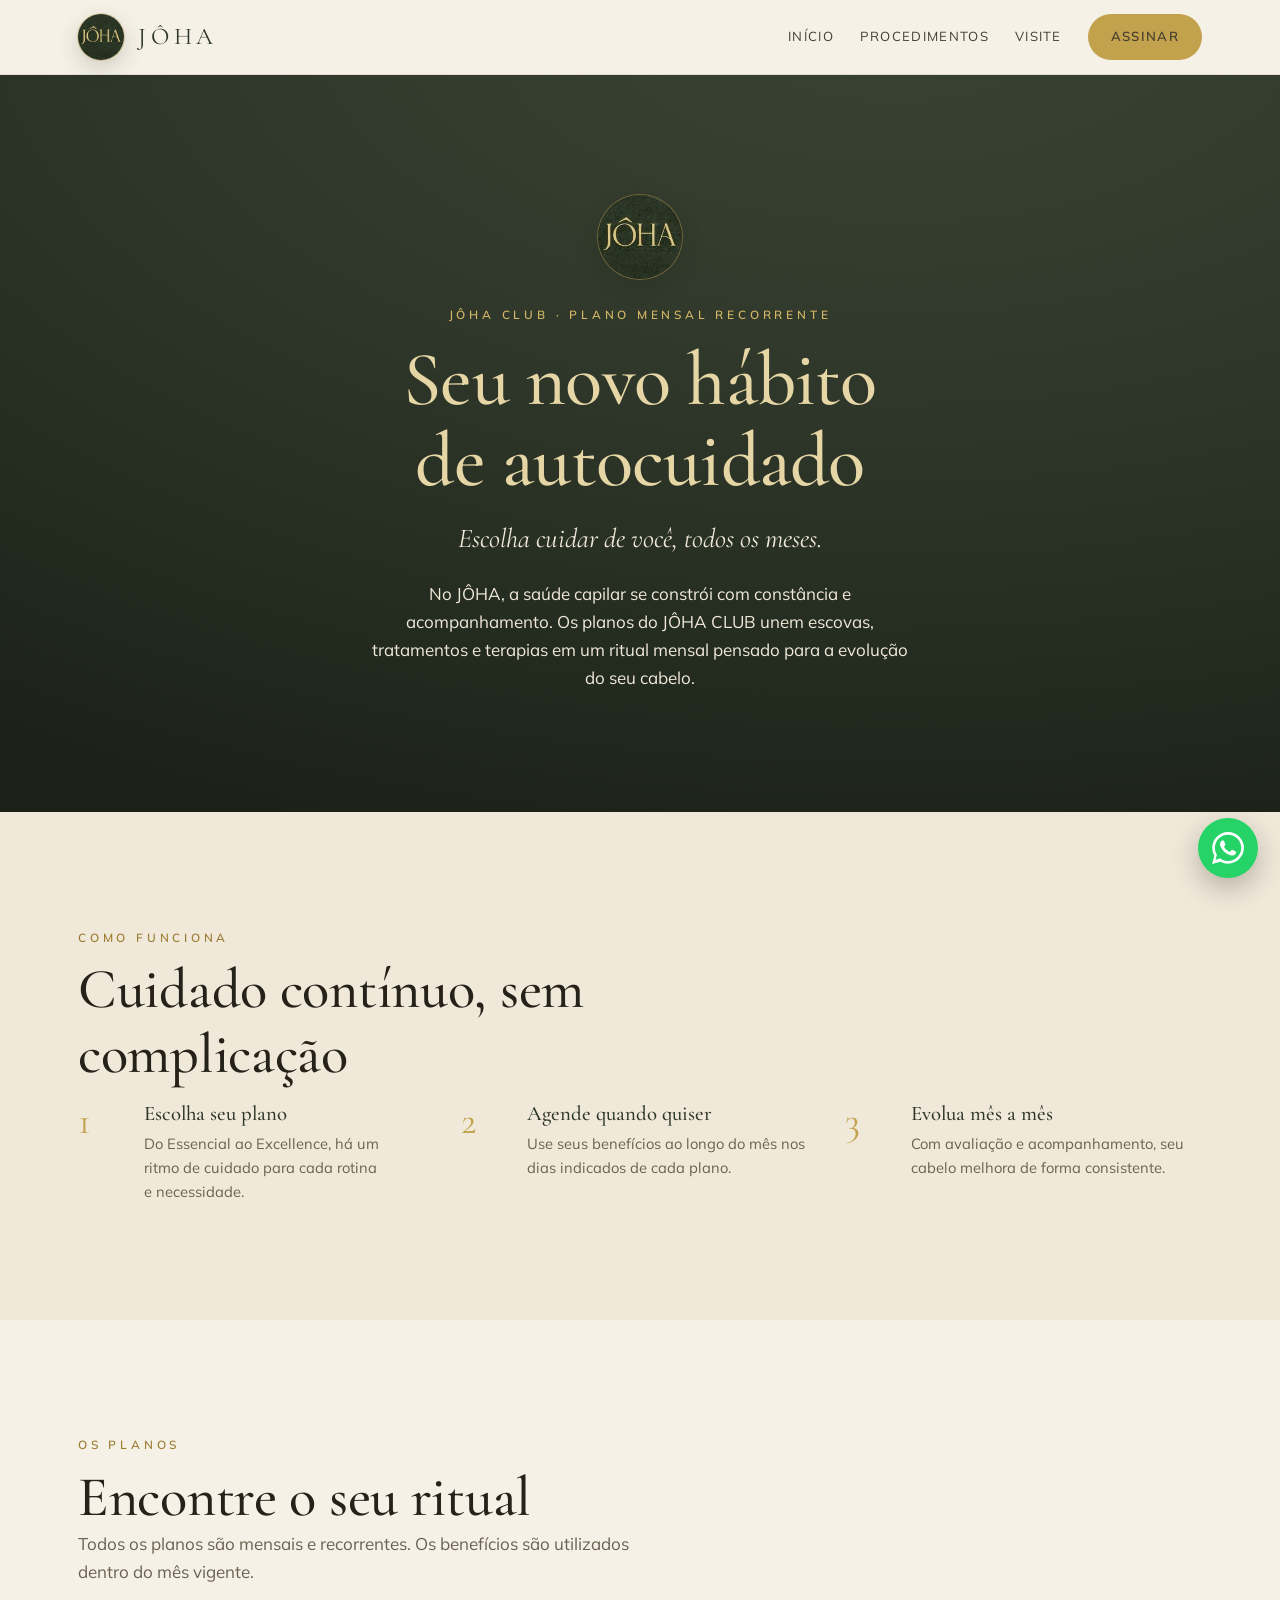
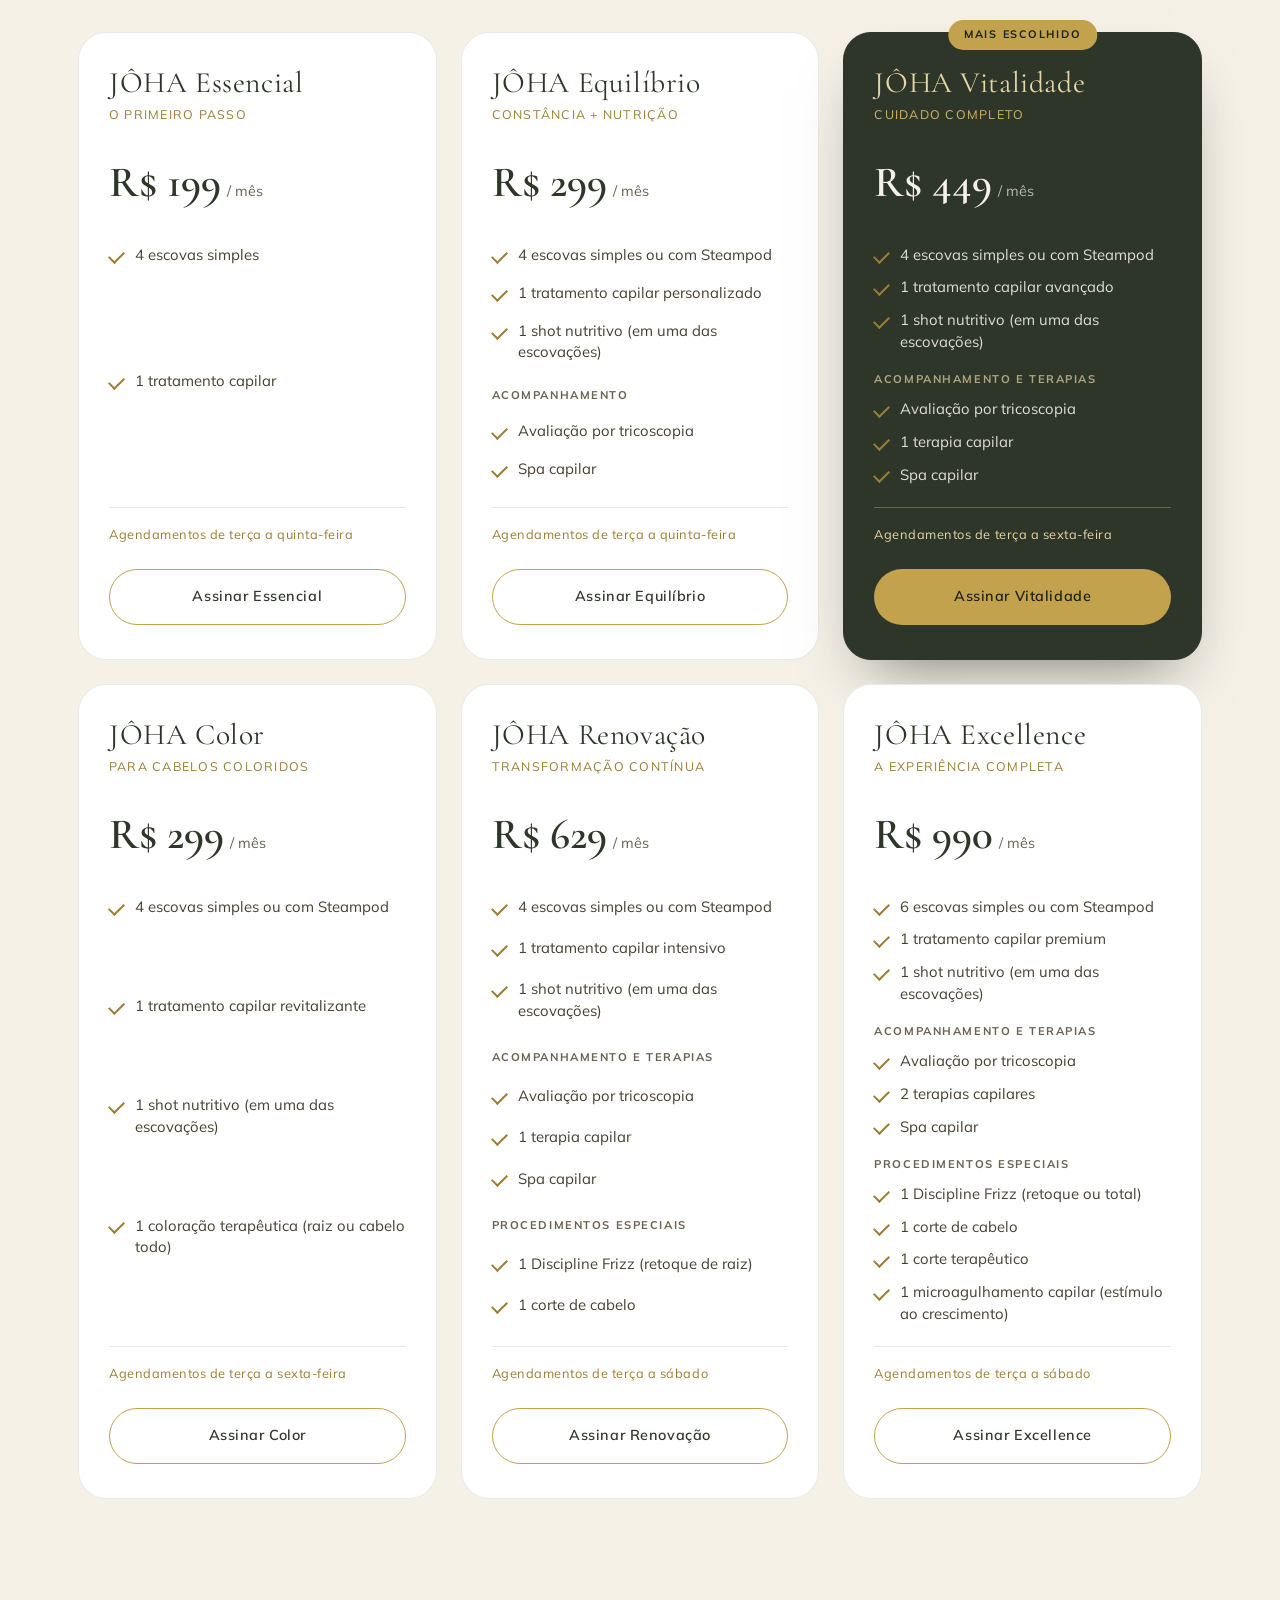
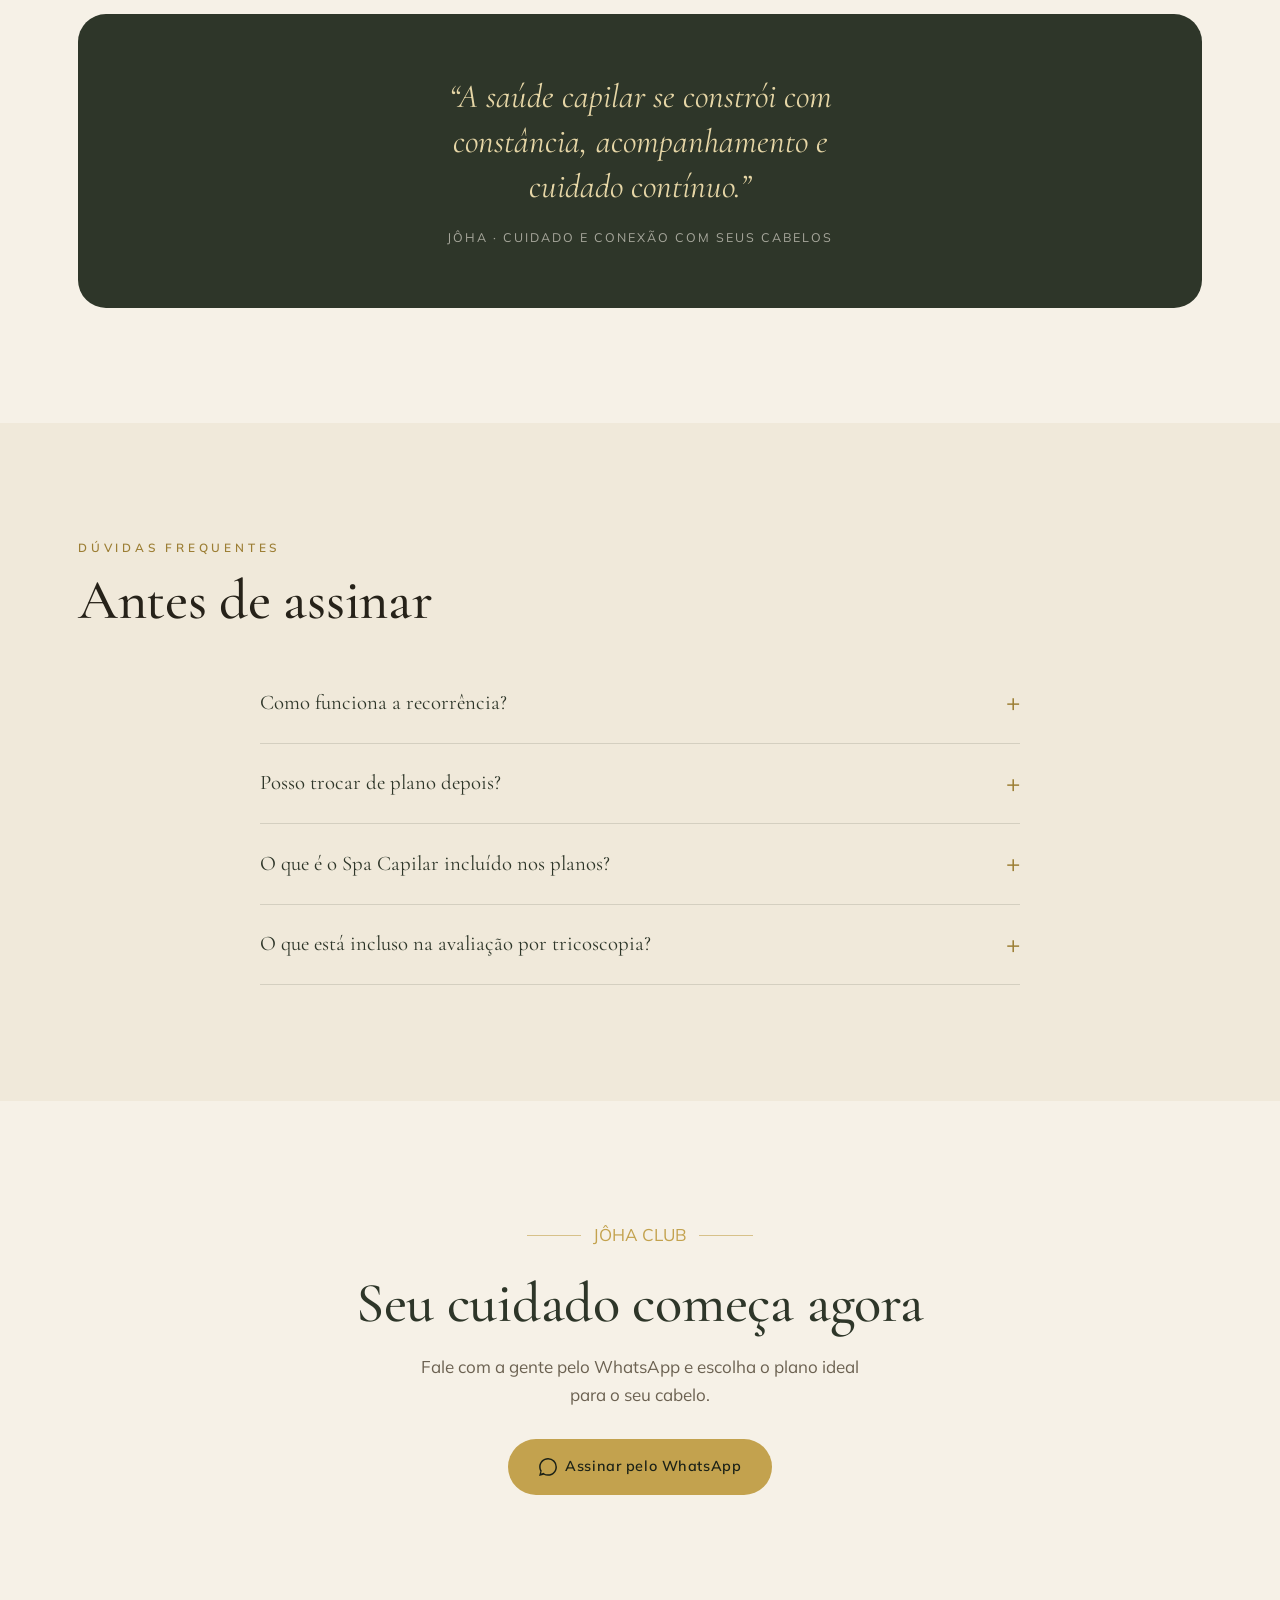
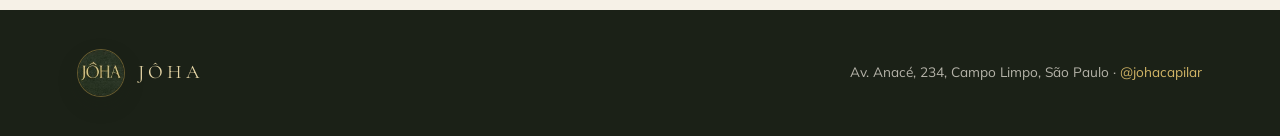
==== assinaturas.html @ dacdf17f "V2" ====
<!DOCTYPE html>
<html lang="pt-BR">
<head>
<meta charset="UTF-8">
<meta name="viewport" content="width=device-width, initial-scale=1.0">

<!-- ====== SEO ====== -->
<!-- Troque https://www.johacapilar.com.br pelo domínio real quando publicar -->
<title>JÔHA CLUB · Assinaturas de Cuidado Capilar | JÔHA São Paulo</title>
<meta name="description" content="JÔHA CLUB: planos mensais recorrentes de cuidado capilar em São Paulo. Escovas, tratamentos, terapias e spa capilar com acompanhamento contínuo. Do Essencial ao Excellence.">
<meta name="keywords" content="assinatura salão, plano capilar mensal, JÔHA Club, clube de assinatura cabelo, escova mensal, tratamento capilar recorrente, São Paulo">
<meta name="author" content="JÔHA">
<meta name="robots" content="index, follow, max-image-preview:large">
<meta name="theme-color" content="#2e3629">
<link rel="canonical" href="https://www.johacapilar.com.br/assinaturas.html">
<link rel="icon" type="image/jpeg" href="assets/joha-logo.jpg">
<link rel="apple-touch-icon" href="assets/joha-logo.jpg">

<meta property="og:type" content="website">
<meta property="og:site_name" content="JÔHA">
<meta property="og:locale" content="pt_BR">
<meta property="og:title" content="JÔHA CLUB · Assinaturas de Cuidado Capilar">
<meta property="og:description" content="Seu novo hábito de autocuidado começa aqui. Planos mensais recorrentes com escovas, tratamentos, terapias e spa capilar.">
<meta property="og:url" content="https://www.johacapilar.com.br/assinaturas.html">
<meta property="og:image" content="https://www.johacapilar.com.br/assets/joha-logo.jpg">
<meta name="twitter:card" content="summary_large_image">
<meta name="twitter:title" content="JÔHA CLUB · Assinaturas de Cuidado Capilar">
<meta name="twitter:description" content="Planos mensais de cuidado capilar com acompanhamento contínuo.">
<meta name="twitter:image" content="https://www.johacapilar.com.br/assets/joha-logo.jpg">

<link rel="preconnect" href="https://fonts.googleapis.com">
<link rel="preconnect" href="https://fonts.gstatic.com" crossorigin>
<link rel="stylesheet" href="https://fonts.googleapis.com/css2?family=Cormorant+Garamond:ital,wght@0,400;0,500;0,600;1,400;1,500&family=Mulish:wght@300;400;500;600;700&display=swap">
<link rel="stylesheet" href="brand.css">
<style>
  section[id]{scroll-margin-top:84px;}
  .nav{position:sticky;top:0;z-index:40;background:rgba(246,241,231,.9);backdrop-filter:blur(12px);border-bottom:1px solid rgba(46,54,41,.1);}
  .nav-inner{display:flex;align-items:center;justify-content:space-between;padding:14px 28px;max-width:var(--maxw);margin:0 auto;}
  .brand-lock{display:flex;align-items:center;gap:14px;}
  .brand-lock .seal{width:46px;height:46px;}
  .brand-lock .nm{font-family:var(--serif);font-size:1.5rem;letter-spacing:.2em;color:var(--forest-700);}
  .nav-links{display:flex;align-items:center;gap:26px;}
  .nav-links a{font-size:.82rem;letter-spacing:.1em;text-transform:uppercase;color:var(--ink-700);transition:color .2s;}
  .nav-links a:hover{color:var(--gold-700);}
  @media(max-width:680px){.nav-links a:not(.nav-cta){display:none;}}

  .page-hero{position:relative;overflow:hidden;background:radial-gradient(130% 120% at 70% -10%, var(--forest-600) 0%, var(--forest-700) 48%, var(--pine-900) 100%);color:var(--sand-50);text-align:center;padding:clamp(70px,10vw,120px) 28px;}
  .page-hero .seal{width:84px;height:84px;margin:0 auto 26px;}
  .page-hero h1{color:var(--gold-200);font-size:clamp(2.8rem,6vw,4.8rem);line-height:1.06;}
  .page-hero .tagline{font-family:var(--serif);font-style:italic;font-size:clamp(1.2rem,2.4vw,1.7rem);color:var(--sand-100);margin-top:16px;}
  .page-hero p.sub{color:var(--sand-100);max-width:54ch;margin:18px auto 0;opacity:.9;}
  .page-hero .seal,.page-hero h1,.page-hero .tagline,.page-hero p.sub{opacity:0;transform:translateY(20px);animation:joha-rise .9s cubic-bezier(.22,.61,.36,1) forwards;}
  .page-hero h1{animation-delay:.1s;} .page-hero .tagline{animation-delay:.22s;} .page-hero p.sub{animation-delay:.34s;}
  @keyframes joha-rise{to{opacity:1;transform:none;}}

  /* como funciona */
  .how{background:var(--sand-100);}
  .how-grid{display:grid;grid-template-columns:repeat(3,1fr);gap:26px;margin-top:14px;}
  @media(max-width:780px){.how-grid{grid-template-columns:1fr;max-width:440px;margin-inline:auto;}}
  .how-step{display:flex;gap:18px;align-items:flex-start;}
  .how-step .n{font-family:var(--serif);font-size:2.4rem;color:var(--gold-500);line-height:1;flex:none;width:48px;}
  .how-step h3{font-size:1.3rem;color:var(--forest-700);margin-bottom:6px;}
  .how-step p{font-size:.92rem;color:var(--muted);}

  /* planos */
  .plans{display:grid;grid-template-columns:repeat(3,1fr);gap:24px;}
  @media(max-width:980px){.plans{grid-template-columns:1fr 1fr;}}
  @media(max-width:640px){.plans{grid-template-columns:1fr;}}
  .plan{position:relative;display:flex;flex-direction:column;background:#fff;border:1px solid rgba(46,54,41,.1);border-radius:var(--r-lg);padding:34px 30px;transition:transform .3s ease, box-shadow .3s ease;}
  .plan:hover{transform:translateY(-6px);box-shadow:0 26px 54px -26px rgba(27,33,23,.4);}
  .plan.feat{background:var(--forest-700);border-color:var(--forest-700);color:var(--sand-100);box-shadow:0 30px 60px -28px rgba(27,33,23,.6);}
  .plan.feat .pname{color:var(--gold-200);}
  .plan.feat .feat-list li{color:rgba(246,241,231,.9);}
  .plan.feat .feat-list li::before{color:var(--gold-400);}
  .plan.feat .price .v{color:var(--sand-50);}
  .plan.feat .price .per{color:rgba(246,241,231,.7);}
  .plan.feat .days{color:var(--gold-200);border-color:rgba(230,214,166,.3);}
  .plan-flag{position:absolute;top:-13px;left:50%;transform:translateX(-50%);background:var(--gold-500);color:var(--pine-900);font-size:.68rem;font-weight:700;letter-spacing:.16em;text-transform:uppercase;padding:6px 16px;border-radius:999px;white-space:nowrap;}
  .pname{font-family:var(--serif);font-size:1.85rem;color:var(--forest-700);letter-spacing:.02em;line-height:1.05;}
  .ptag{font-size:.78rem;letter-spacing:.1em;text-transform:uppercase;color:var(--gold-700);margin-top:6px;min-height:1.1em;}
  .plan.feat .ptag{color:var(--gold-300,#d2b566);}
  .price{display:flex;align-items:baseline;gap:6px;margin:22px 0 4px;}
  .price .v{font-family:var(--serif);font-size:2.7rem;color:var(--forest-700);font-weight:600;}
  .price .per{font-size:.9rem;color:var(--muted);}
  .feat-list{list-style:none;padding:0;margin:22px 0 0;display:grid;gap:11px;flex:1;}
  .feat-list li{position:relative;padding-left:26px;font-size:.93rem;line-height:1.45;color:var(--ink-700);}
  .feat-list li::before{content:"";position:absolute;left:0;top:.45em;width:13px;height:7px;border-left:2px solid var(--gold-600,var(--gold-700));border-bottom:2px solid var(--gold-600,var(--gold-700));transform:rotate(-45deg);}
  .feat-list li.group{padding-left:0;margin-top:8px;font-size:.7rem;font-weight:700;letter-spacing:.14em;text-transform:uppercase;color:var(--muted);}
  .feat-list li.group::before{display:none;}
  .plan.feat .feat-list li.group{color:rgba(230,214,166,.7);}
  .days{margin-top:22px;padding-top:16px;border-top:1px solid rgba(46,54,41,.12);font-size:.8rem;letter-spacing:.04em;color:var(--gold-700);}
  .plan .btn{margin-top:24px;justify-content:center;}

  .editorial{background:var(--forest-700);color:var(--sand-100);border-radius:var(--r-lg);padding:clamp(34px,5vw,60px);text-align:center;}
  .editorial p{font-family:var(--serif);font-style:italic;font-size:clamp(1.4rem,2.8vw,2.1rem);color:var(--gold-200);line-height:1.34;max-width:30ch;margin:0 auto;}
  .editorial .sig{display:block;margin-top:18px;font-family:var(--sans);font-style:normal;font-size:.78rem;letter-spacing:.16em;text-transform:uppercase;color:rgba(246,241,231,.6);}

  .faq{max-width:760px;margin:0 auto;}
  .faq details{border-bottom:1px solid rgba(46,54,41,.14);padding:20px 0;}
  .faq summary{cursor:pointer;font-family:var(--serif);font-size:1.3rem;color:var(--forest-700);list-style:none;display:flex;justify-content:space-between;align-items:center;gap:16px;}
  .faq summary::-webkit-details-marker{display:none;}
  .faq summary::after{content:"+";font-family:var(--sans);font-size:1.5rem;color:var(--gold-700);transition:transform .25s;}
  .faq details[open] summary::after{transform:rotate(45deg);}
  .faq p{color:var(--muted);font-size:.95rem;margin-top:12px;}

  .closing{text-align:center;}
  .closing h2{color:var(--forest-700);}
  .closing p{color:var(--muted);max-width:46ch;margin:16px auto 0;}

  .footer-base{background:var(--pine-900);color:rgba(246,241,231,.7);}
  .footer-base .fb-inner{max-width:var(--maxw);margin:0 auto;padding:40px 28px;display:flex;justify-content:space-between;align-items:center;flex-wrap:wrap;gap:18px;font-size:.85rem;}
  .footer-base a{color:var(--gold-400);}

  .reveal{opacity:0;transform:translateY(26px);transition:opacity .75s cubic-bezier(.22,.61,.36,1),transform .75s cubic-bezier(.22,.61,.36,1);}
  .reveal.in{opacity:1;transform:none;}
  .scroll-prog{position:fixed;top:0;left:0;height:3px;width:0;z-index:60;background:linear-gradient(90deg,var(--gold-700),var(--gold-400),var(--gold-200));transition:width .1s linear;}
  @media (prefers-reduced-motion: reduce){
    .reveal{opacity:1!important;transform:none!important;transition:none!important;}
    .page-hero .seal,.page-hero h1,.page-hero .tagline,.page-hero p.sub{opacity:1!important;transform:none!important;animation:none!important;}
    .scroll-prog{display:none;}
  }
  @media print{
    @page{size:A4;margin:12mm;}
    *{-webkit-print-color-adjust:exact!important;print-color-adjust:exact!important;}
    .nav,.float-wa,.scroll-prog{display:none!important;}
    .plan{break-inside:avoid;}
  }

  .float-wa{position:fixed;right:22px;bottom:22px;z-index:50;width:60px;height:60px;border-radius:50%;background:#25D366;display:grid;place-items:center;box-shadow:0 10px 28px rgba(0,0,0,.25);transition:transform .25s;}
  .float-wa:hover{transform:scale(1.08);}
  .float-wa svg{width:32px;height:32px;fill:#fff;}
</style>
</head>
<body>

<div class="scroll-prog" id="prog"></div>

<nav class="nav">
  <div class="nav-inner">
    <a href="index.html" class="brand-lock">
      <span class="seal" style="background-image:url('assets/joha-logo.jpg')"></span>
      <span class="nm">JÔHA</span>
    </a>
    <div class="nav-links">
      <a href="index.html">Início</a>
      <a href="procedimentos.html">Procedimentos</a>
      <a href="index.html#visite">Visite</a>
      <a class="btn btn-gold nav-cta" style="padding:11px 22px;font-size:.82rem;" href="https://wa.me/5511941795538?text=Ol%C3%A1!%20Gostaria%20de%20saber%20mais%20sobre%20o%20J%C3%94HA%20CLUB." target="_blank">Assinar</a>
    </div>
  </div>
</nav>

<header class="page-hero">
  <div class="seal" style="background-image:url('assets/joha-logo.jpg')"></div>
  <div class="eyebrow on-dark">JÔHA CLUB · Plano mensal recorrente</div>
  <h1 style="margin-top:14px;">Seu novo hábito<br>de autocuidado</h1>
  <p class="tagline">Escolha cuidar de você, todos os meses.</p>
  <p class="sub">No JÔHA, a saúde capilar se constrói com constância e acompanhamento. Os planos do JÔHA CLUB unem escovas, tratamentos e terapias em um ritual mensal pensado para a evolução do seu cabelo.</p>
</header>

<!-- COMO FUNCIONA -->
<section class="section how">
  <div class="wrap">
    <div class="sec-head" style="max-width:560px;">
      <div class="eyebrow">Como funciona</div>
      <h2 style="margin-top:10px;">Cuidado contínuo, sem complicação</h2>
    </div>
    <div class="how-grid">
      <div class="how-step"><span class="n">1</span><div><h3>Escolha seu plano</h3><p>Do Essencial ao Excellence, há um ritmo de cuidado para cada rotina e necessidade.</p></div></div>
      <div class="how-step"><span class="n">2</span><div><h3>Agende quando quiser</h3><p>Use seus benefícios ao longo do mês nos dias indicados de cada plano.</p></div></div>
      <div class="how-step"><span class="n">3</span><div><h3>Evolua mês a mês</h3><p>Com avaliação e acompanhamento, seu cabelo melhora de forma consistente.</p></div></div>
    </div>
  </div>
</section>

<!-- PLANOS -->
<section class="section" id="planos">
  <div class="wrap">
    <div class="sec-head" style="max-width:600px;margin-bottom:46px;">
      <div class="eyebrow">Os planos</div>
      <h2 style="margin-top:10px;">Encontre o seu ritual</h2>
      <p style="color:var(--muted);">Todos os planos são mensais e recorrentes. Os benefícios são utilizados dentro do mês vigente.</p>
    </div>

    <div class="plans">

      <!-- ESSENCIAL -->
      <div class="plan reveal">
        <div class="pname">JÔHA Essencial</div>
        <div class="ptag">O primeiro passo</div>
        <div class="price"><span class="v">R$ 199</span><span class="per">/ mês</span></div>
        <ul class="feat-list">
          <li>4 escovas simples</li>
          <li>1 tratamento capilar</li>
        </ul>
        <div class="days">Agendamentos de terça a quinta-feira</div>
        <a class="btn btn-ghost" href="https://wa.me/5511941795538?text=Ol%C3%A1!%20Tenho%20interesse%20no%20plano%20J%C3%94HA%20Essencial." target="_blank">Assinar Essencial</a>
      </div>

      <!-- EQUILÍBRIO -->
      <div class="plan reveal">
        <div class="pname">JÔHA Equilíbrio</div>
        <div class="ptag">Constância + nutrição</div>
        <div class="price"><span class="v">R$ 299</span><span class="per">/ mês</span></div>
        <ul class="feat-list">
          <li>4 escovas simples ou com Steampod</li>
          <li>1 tratamento capilar personalizado</li>
          <li>1 shot nutritivo (em uma das escovações)</li>
          <li class="group">Acompanhamento</li>
          <li>Avaliação por tricoscopia</li>
          <li>Spa capilar</li>
        </ul>
        <div class="days">Agendamentos de terça a quinta-feira</div>
        <a class="btn btn-ghost" href="https://wa.me/5511941795538?text=Ol%C3%A1!%20Tenho%20interesse%20no%20plano%20J%C3%94HA%20Equil%C3%ADbrio." target="_blank">Assinar Equilíbrio</a>
      </div>

      <!-- VITALIDADE (destaque) -->
      <div class="plan feat reveal">
        <div class="plan-flag">Mais escolhido</div>
        <div class="pname">JÔHA Vitalidade</div>
        <div class="ptag">Cuidado completo</div>
        <div class="price"><span class="v">R$ 449</span><span class="per">/ mês</span></div>
        <ul class="feat-list">
          <li>4 escovas simples ou com Steampod</li>
          <li>1 tratamento capilar avançado</li>
          <li>1 shot nutritivo (em uma das escovações)</li>
          <li class="group">Acompanhamento e terapias</li>
          <li>Avaliação por tricoscopia</li>
          <li>1 terapia capilar</li>
          <li>Spa capilar</li>
        </ul>
        <div class="days">Agendamentos de terça a sexta-feira</div>
        <a class="btn btn-gold" href="https://wa.me/5511941795538?text=Ol%C3%A1!%20Tenho%20interesse%20no%20plano%20J%C3%94HA%20Vitalidade." target="_blank">Assinar Vitalidade</a>
      </div>

      <!-- COLOR -->
      <div class="plan reveal">
        <div class="pname">JÔHA Color</div>
        <div class="ptag">Para cabelos coloridos</div>
        <div class="price"><span class="v">R$ 299</span><span class="per">/ mês</span></div>
        <ul class="feat-list">
          <li>4 escovas simples ou com Steampod</li>
          <li>1 tratamento capilar revitalizante</li>
          <li>1 shot nutritivo (em uma das escovações)</li>
          <li>1 coloração terapêutica (raiz ou cabelo todo)</li>
        </ul>
        <div class="days">Agendamentos de terça a sexta-feira</div>
        <a class="btn btn-ghost" href="https://wa.me/5511941795538?text=Ol%C3%A1!%20Tenho%20interesse%20no%20plano%20J%C3%94HA%20Color." target="_blank">Assinar Color</a>
      </div>

      <!-- RENOVAÇÃO -->
      <div class="plan reveal">
        <div class="pname">JÔHA Renovação</div>
        <div class="ptag">Transformação contínua</div>
        <div class="price"><span class="v">R$ 629</span><span class="per">/ mês</span></div>
        <ul class="feat-list">
          <li>4 escovas simples ou com Steampod</li>
          <li>1 tratamento capilar intensivo</li>
          <li>1 shot nutritivo (em uma das escovações)</li>
          <li class="group">Acompanhamento e terapias</li>
          <li>Avaliação por tricoscopia</li>
          <li>1 terapia capilar</li>
          <li>Spa capilar</li>
          <li class="group">Procedimentos especiais</li>
          <li>1 Discipline Frizz (retoque de raiz)</li>
          <li>1 corte de cabelo</li>
        </ul>
        <div class="days">Agendamentos de terça a sábado</div>
        <a class="btn btn-ghost" href="https://wa.me/5511941795538?text=Ol%C3%A1!%20Tenho%20interesse%20no%20plano%20J%C3%94HA%20Renova%C3%A7%C3%A3o." target="_blank">Assinar Renovação</a>
      </div>

      <!-- EXCELLENCE -->
      <div class="plan reveal">
        <div class="pname">JÔHA Excellence</div>
        <div class="ptag">A experiência completa</div>
        <div class="price"><span class="v">R$ 990</span><span class="per">/ mês</span></div>
        <ul class="feat-list">
          <li>6 escovas simples ou com Steampod</li>
          <li>1 tratamento capilar premium</li>
          <li>1 shot nutritivo (em uma das escovações)</li>
          <li class="group">Acompanhamento e terapias</li>
          <li>Avaliação por tricoscopia</li>
          <li>2 terapias capilares</li>
          <li>Spa capilar</li>
          <li class="group">Procedimentos especiais</li>
          <li>1 Discipline Frizz (retoque ou total)</li>
          <li>1 corte de cabelo</li>
          <li>1 corte terapêutico</li>
          <li>1 microagulhamento capilar (estímulo ao crescimento)</li>
        </ul>
        <div class="days">Agendamentos de terça a sábado</div>
        <a class="btn btn-ghost" href="https://wa.me/5511941795538?text=Ol%C3%A1!%20Tenho%20interesse%20no%20plano%20J%C3%94HA%20Excellence." target="_blank">Assinar Excellence</a>
      </div>

    </div>
  </div>
</section>

<!-- EDITORIAL -->
<section class="section" style="padding-top:0;">
  <div class="wrap">
    <div class="editorial">
      <p>“A saúde capilar se constrói com constância, acompanhamento e cuidado contínuo.”</p>
      <span class="sig">JÔHA · Cuidado e conexão com seus cabelos</span>
    </div>
  </div>
</section>

<!-- FAQ -->
<section class="section" style="background:var(--sand-100);">
  <div class="wrap">
    <div class="sec-head" style="max-width:560px;margin-bottom:30px;">
      <div class="eyebrow">Dúvidas frequentes</div>
      <h2 style="margin-top:10px;">Antes de assinar</h2>
    </div>
    <div class="faq">
      <details><summary>Como funciona a recorrência?</summary><p>Os planos são mensais e renovados a cada mês. Você utiliza os benefícios dentro do mês vigente, agendando nos dias indicados para o seu plano.</p></details>
      <details><summary>Posso trocar de plano depois?</summary><p>Sim. Conforme a evolução do seu cabelo e da sua rotina, você pode migrar para um plano mais completo ou ajustar quando precisar. Fale com a gente pelo WhatsApp.</p></details>
      <details><summary>O que é o Spa Capilar incluído nos planos?</summary><p>É um momento de limpeza profunda e relaxamento do couro cabeludo que acompanha os planos a partir do Equilíbrio. Ele não é vendido separadamente: faz parte da experiência da assinatura.</p></details>
      <details><summary>O que está incluso na avaliação por tricoscopia?</summary><p>Um diagnóstico preciso da saúde do seu couro cabeludo e dos fios, que orienta os tratamentos do seu plano para resultados consistentes.</p></details>
    </div>
  </div>
</section>

<!-- CLOSING -->
<section class="section closing">
  <div class="leaf-rule" style="justify-content:center;display:inline-flex;margin-bottom:22px;"><span></span>JÔHA CLUB<span></span></div>
  <h2>Seu cuidado começa agora</h2>
  <p>Fale com a gente pelo WhatsApp e escolha o plano ideal para o seu cabelo.</p>
  <div style="margin-top:30px;">
    <a class="btn btn-gold" href="https://wa.me/5511941795538?text=Ol%C3%A1!%20Gostaria%20de%20assinar%20um%20plano%20do%20J%C3%94HA%20CLUB." target="_blank">
      <svg viewBox="0 0 24 24" width="18" height="18" fill="currentColor"><path d="M.057 24l1.687-6.163a11.867 11.867 0 01-1.587-5.946C.16 5.335 5.495 0 12.05 0a11.82 11.82 0 018.413 3.488 11.82 11.82 0 013.48 8.413c-.003 6.557-5.338 11.892-11.893 11.892a11.9 11.9 0 01-5.688-1.448L.057 24zm6.597-3.807c1.676.995 3.276 1.591 5.392 1.592 5.448 0 9.886-4.434 9.889-9.885.002-5.462-4.415-9.89-9.881-9.892-5.452 0-9.887 4.434-9.889 9.884a9.86 9.86 0 001.51 5.26l-.999 3.648 3.978-1.042z"/></svg>
      Assinar pelo WhatsApp
    </a>
  </div>
</section>

<footer class="footer-base">
  <div class="fb-inner">
    <div class="brand-lock">
      <span class="seal" style="background-image:url('assets/joha-logo.jpg')"></span>
      <span style="font-family:var(--serif);letter-spacing:.2em;font-size:1.2rem;color:var(--gold-200);">JÔHA</span>
    </div>
    <div>Av. Anacé, 234, Campo Limpo, São Paulo · <a href="https://www.instagram.com/johacapilar" target="_blank">@johacapilar</a></div>
  </div>
</footer>

<a class="float-wa" href="https://wa.me/5511941795538?text=Ol%C3%A1!%20Gostaria%20de%20saber%20mais%20sobre%20o%20J%C3%94HA%20CLUB." target="_blank" aria-label="WhatsApp">
  <svg viewBox="0 0 24 24"><path d="M.057 24l1.687-6.163a11.867 11.867 0 01-1.587-5.946C.16 5.335 5.495 0 12.05 0a11.82 11.82 0 018.413 3.488 11.82 11.82 0 013.48 8.413c-.003 6.557-5.338 11.892-11.893 11.892a11.9 11.9 0 01-5.688-1.448L.057 24zm6.597-3.807c1.676.995 3.276 1.591 5.392 1.592 5.448 0 9.886-4.434 9.889-9.885.002-5.462-4.415-9.89-9.881-9.892-5.452 0-9.887 4.434-9.889 9.884a9.86 9.86 0 001.51 5.26l-.999 3.648 3.978-1.042zm11.387-5.464c-.074-.124-.272-.198-.57-.347-.297-.149-1.758-.868-2.031-.967-.272-.099-.47-.149-.669.149-.198.297-.768.967-.941 1.165-.173.198-.347.223-.644.074-.297-.149-1.255-.462-2.39-1.475-.883-.788-1.48-1.761-1.653-2.059-.173-.297-.018-.458.13-.606.134-.133.297-.347.446-.521.151-.172.2-.296.3-.495.099-.198.05-.372-.025-.521-.075-.148-.669-1.611-.916-2.206-.242-.579-.487-.501-.669-.51l-.57-.01c-.198 0-.52.074-.792.372s-1.04 1.016-1.04 2.479 1.065 2.876 1.213 3.074c.149.198 2.095 3.2 5.076 4.487.709.306 1.263.489 1.694.626.712.226 1.36.194 1.872.118.571-.085 1.758-.719 2.006-1.413.248-.695.248-1.29.173-1.414z"/></svg>
</a>

<script>
  const reduce = window.matchMedia('(prefers-reduced-motion: reduce)').matches;
  const prog = document.getElementById('prog');
  function onScroll(){ const y=window.scrollY, h=document.documentElement.scrollHeight-window.innerHeight; if(prog) prog.style.width=(h>0?(y/h*100):0)+'%'; }
  window.addEventListener('scroll',onScroll,{passive:true}); onScroll();
  if(!reduce && 'IntersectionObserver' in window){
    const revs=[...document.querySelectorAll('.reveal')];
    const seen=new Map();
    revs.forEach(el=>{const p=el.parentElement;const n=seen.get(p)||0;seen.set(p,n+1);el.style.transitionDelay=Math.min(n*60,360)+'ms';});
    const io=new IntersectionObserver((es)=>{es.forEach(e=>{if(e.isIntersecting){e.target.classList.add('in');io.unobserve(e.target);}});},{rootMargin:'0px 0px -8% 0px',threshold:0.1});
    revs.forEach(el=>io.observe(el));
  } else { document.querySelectorAll('.reveal').forEach(el=>el.classList.add('in')); }
</script>
</body>
</html>
---- brand.css ----
/* ============================================================
   JÔHA · Sistema de marca compartilhado
   Cuidado e Conexão Com Seus Cabelos
   ============================================================ */

/* Fontes carregadas via <link> no <head> de cada página (evita FOUT no print/screenshot) */

:root{
  /* ---- Verdes (do logo) ---- */
  --pine-900:#1b2117;   /* mais escuro */
  --pine-800:#222a1d;
  --forest-700:#2e3629; /* verde do logo */
  --forest-600:#3a4433;
  --sage-400:#8a9479;   /* sálvia boho */
  --sage-200:#c2c8b4;

  /* ---- Dourados ---- */
  --gold-700:#9c7e34;
  --gold-500:#c3a24e;   /* dourado principal */
  --gold-400:#d2b566;
  --gold-200:#e6d6a6;

  /* ---- Neutros quentes / areia ---- */
  --sand-50:#f6f1e7;
  --sand-100:#f0e9da;
  --oat-200:#e7dcc7;
  --clay-300:#d8c8b0;

  /* ---- Tinta ---- */
  --ink-900:#262219;
  --ink-700:#473f30;
  --ink-500:#6b6151;

  /* ---- Papéis semânticos ---- */
  --bg:var(--sand-50);
  --bg-deep:var(--forest-700);
  --text:var(--ink-900);
  --muted:var(--ink-500);
  --accent:var(--gold-500);

  --serif:'Cormorant Garamond',Georgia,serif;
  --sans:'Mulish',-apple-system,Helvetica,Arial,sans-serif;

  --maxw:1180px;
  --r-sm:8px;
  --r-md:16px;
  --r-lg:28px;
}

*{box-sizing:border-box;}
html{scroll-behavior:smooth;}
body{
  margin:0;
  background:var(--bg);
  color:var(--text);
  font-family:var(--sans);
  font-weight:400;
  font-size:17px;
  line-height:1.65;
  -webkit-font-smoothing:antialiased;
  text-rendering:optimizeLegibility;
}

h1,h2,h3,h4{font-family:var(--serif);font-weight:500;line-height:1.16;margin:0;color:var(--ink-900);}
h1{font-size:clamp(3rem,7vw,5.8rem);letter-spacing:-.01em;line-height:1.1;}
h2{font-size:clamp(2.2rem,4.4vw,3.6rem);letter-spacing:-.005em;}
h3{font-size:clamp(1.5rem,2.4vw,2rem);}
p{margin:0;text-wrap:pretty;}
a{color:inherit;text-decoration:none;}

.eyebrow{
  font-family:var(--sans);
  font-size:.74rem;
  font-weight:600;
  letter-spacing:.32em;
  text-transform:uppercase;
  color:var(--gold-700);
}
.eyebrow.on-dark{color:var(--gold-400);}

.serif-italic{font-style:italic;font-family:var(--serif);}

/* ---- Layout ---- */
.wrap{max-width:var(--maxw);margin:0 auto;padding:0 28px;}
.section{padding:clamp(64px,9vw,128px) 0;}

/* ---- Botões ---- */
.btn{
  display:inline-flex;align-items:center;gap:.6em;
  font-family:var(--sans);font-weight:600;font-size:.9rem;
  letter-spacing:.04em;
  padding:15px 30px;border-radius:999px;
  cursor:pointer;border:1px solid transparent;
  transition:transform .25s ease, background .25s ease, color .25s ease, border-color .25s ease;
  white-space:nowrap;
}
.btn:hover{transform:translateY(-2px);}
.btn-gold{background:var(--gold-500);color:var(--pine-900);}
.btn-gold:hover{background:var(--gold-400);}
.btn-forest{background:var(--forest-700);color:var(--sand-50);}
.btn-forest:hover{background:var(--forest-600);}
.btn-ghost{background:transparent;border-color:var(--gold-500);color:var(--forest-700);}
.btn-ghost.on-dark{border-color:var(--gold-400);color:var(--sand-50);}
.btn-ghost:hover{background:rgba(195,162,78,.12);}

/* ---- Selo / logo ---- */
.seal{
  width:64px;height:64px;border-radius:50%;
  background-size:cover;background-position:center;
  box-shadow:0 0 0 1px rgba(195,162,78,.45), 0 8px 22px rgba(27,33,23,.18);
}

/* ---- Placeholder de imagem (sem fotos ainda) ---- */
.ph{
  position:relative;overflow:hidden;border-radius:var(--r-md);
  background:
    repeating-linear-gradient(135deg,
      rgba(46,54,41,.045) 0 14px,
      rgba(46,54,41,.0) 14px 28px),
    var(--oat-200);
  display:flex;align-items:flex-end;justify-content:flex-start;
  color:var(--ink-500);
  border:1px solid rgba(46,54,41,.10);
}
.ph::after{
  content:attr(data-label);
  font-family:'Mulish',monospace;
  font-size:.7rem;letter-spacing:.12em;text-transform:uppercase;
  margin:14px;padding:5px 10px;border-radius:6px;
  background:rgba(246,241,231,.78);color:var(--forest-700);
  border:1px solid rgba(46,54,41,.12);
}
.ph.on-dark{
  background:
    repeating-linear-gradient(135deg,
      rgba(230,214,166,.10) 0 14px,
      rgba(230,214,166,0) 14px 28px),
    rgba(255,255,255,.04);
  border-color:rgba(230,214,166,.18);
}
.ph.on-dark::after{background:rgba(27,33,23,.55);color:var(--gold-200);border-color:rgba(230,214,166,.2);}

/* ---- Divisor orgânico boho ---- */
.leaf-rule{display:inline-flex;align-items:center;gap:12px;color:var(--gold-500);}
.leaf-rule span{height:1px;width:54px;background:var(--gold-500);opacity:.6;}
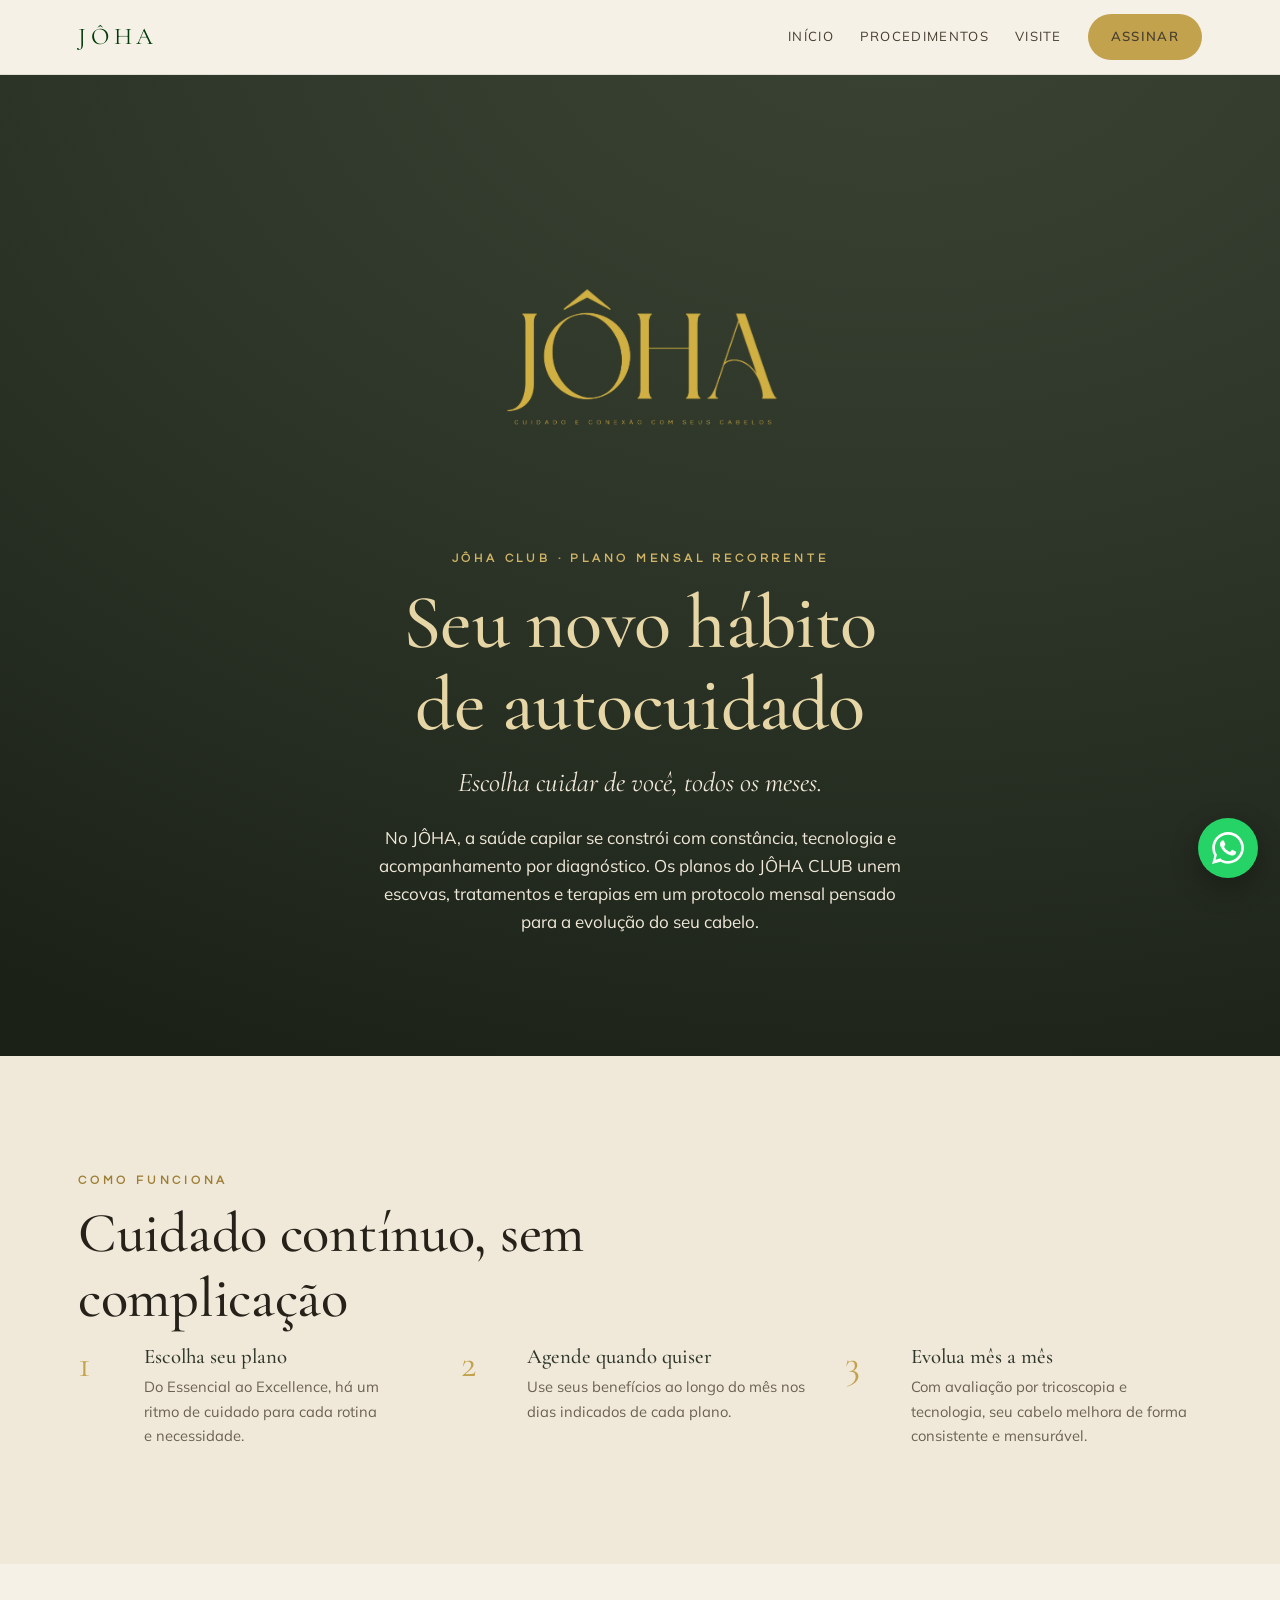
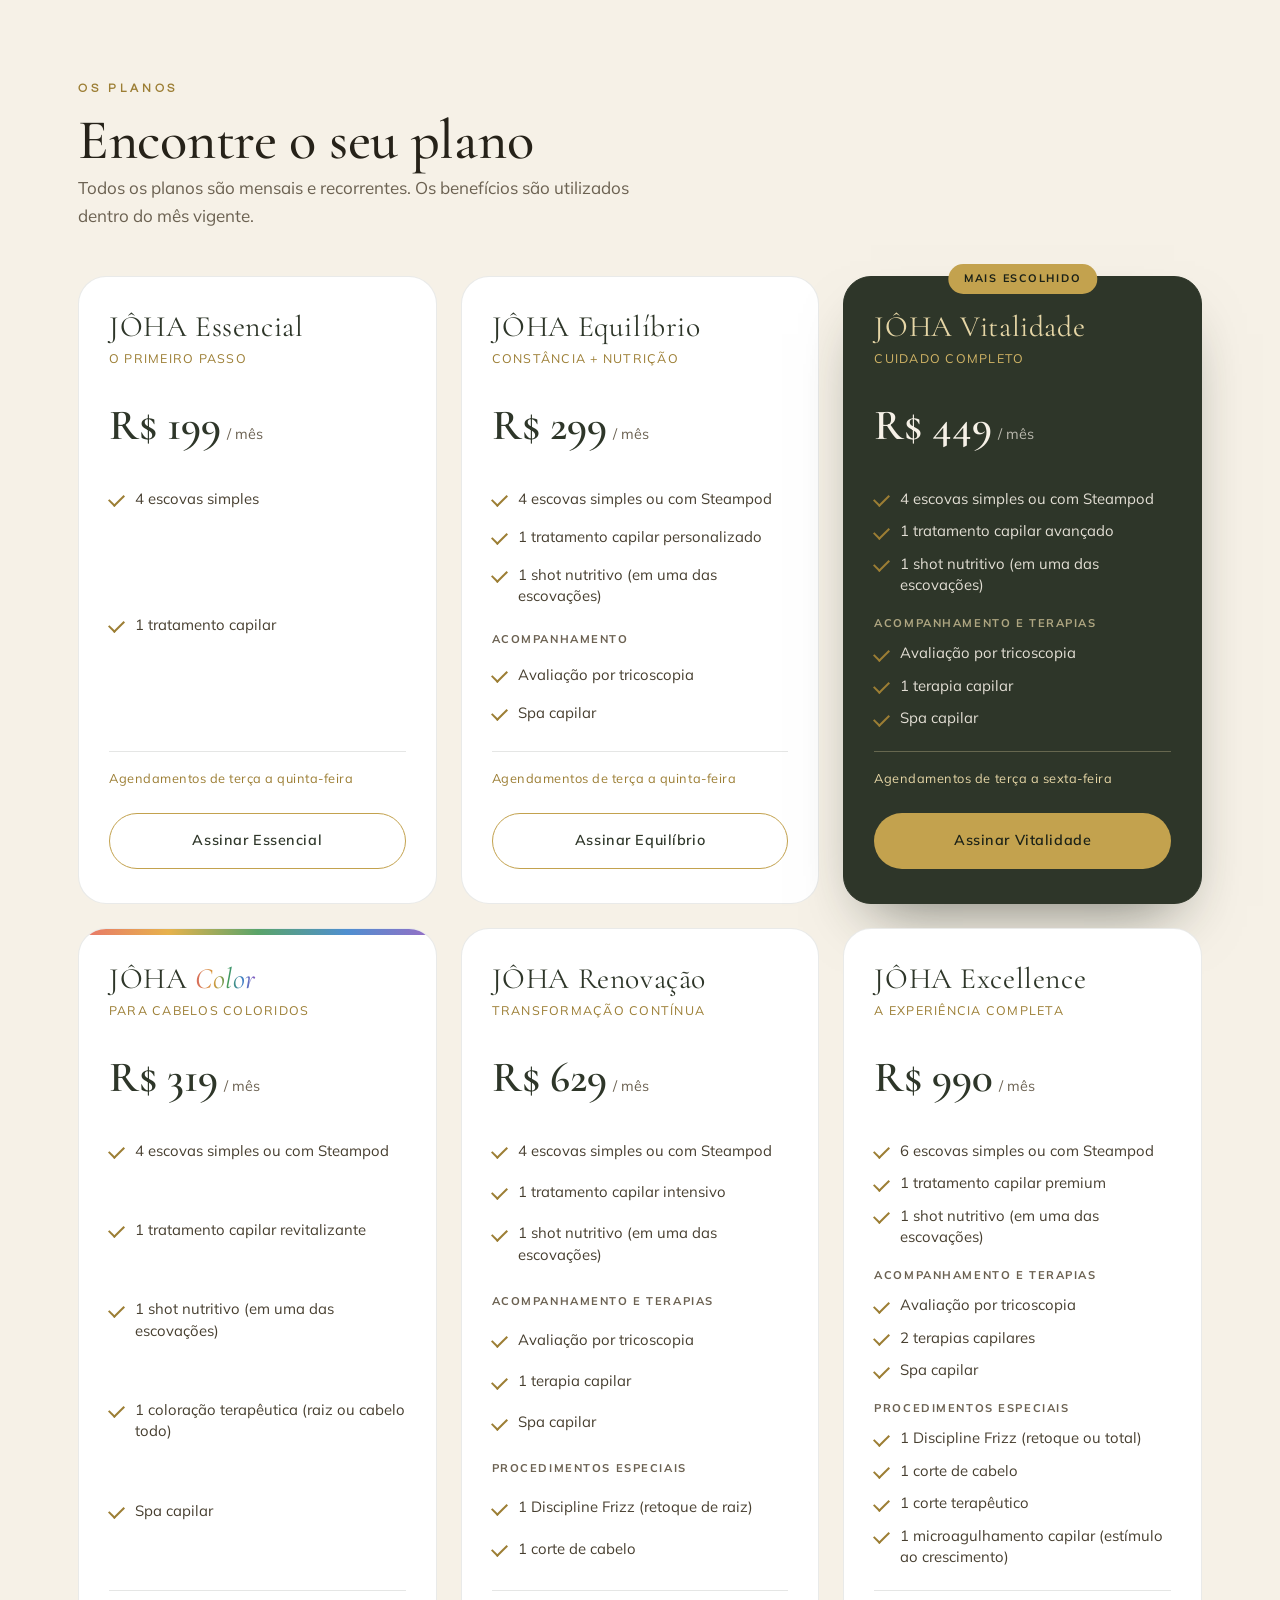
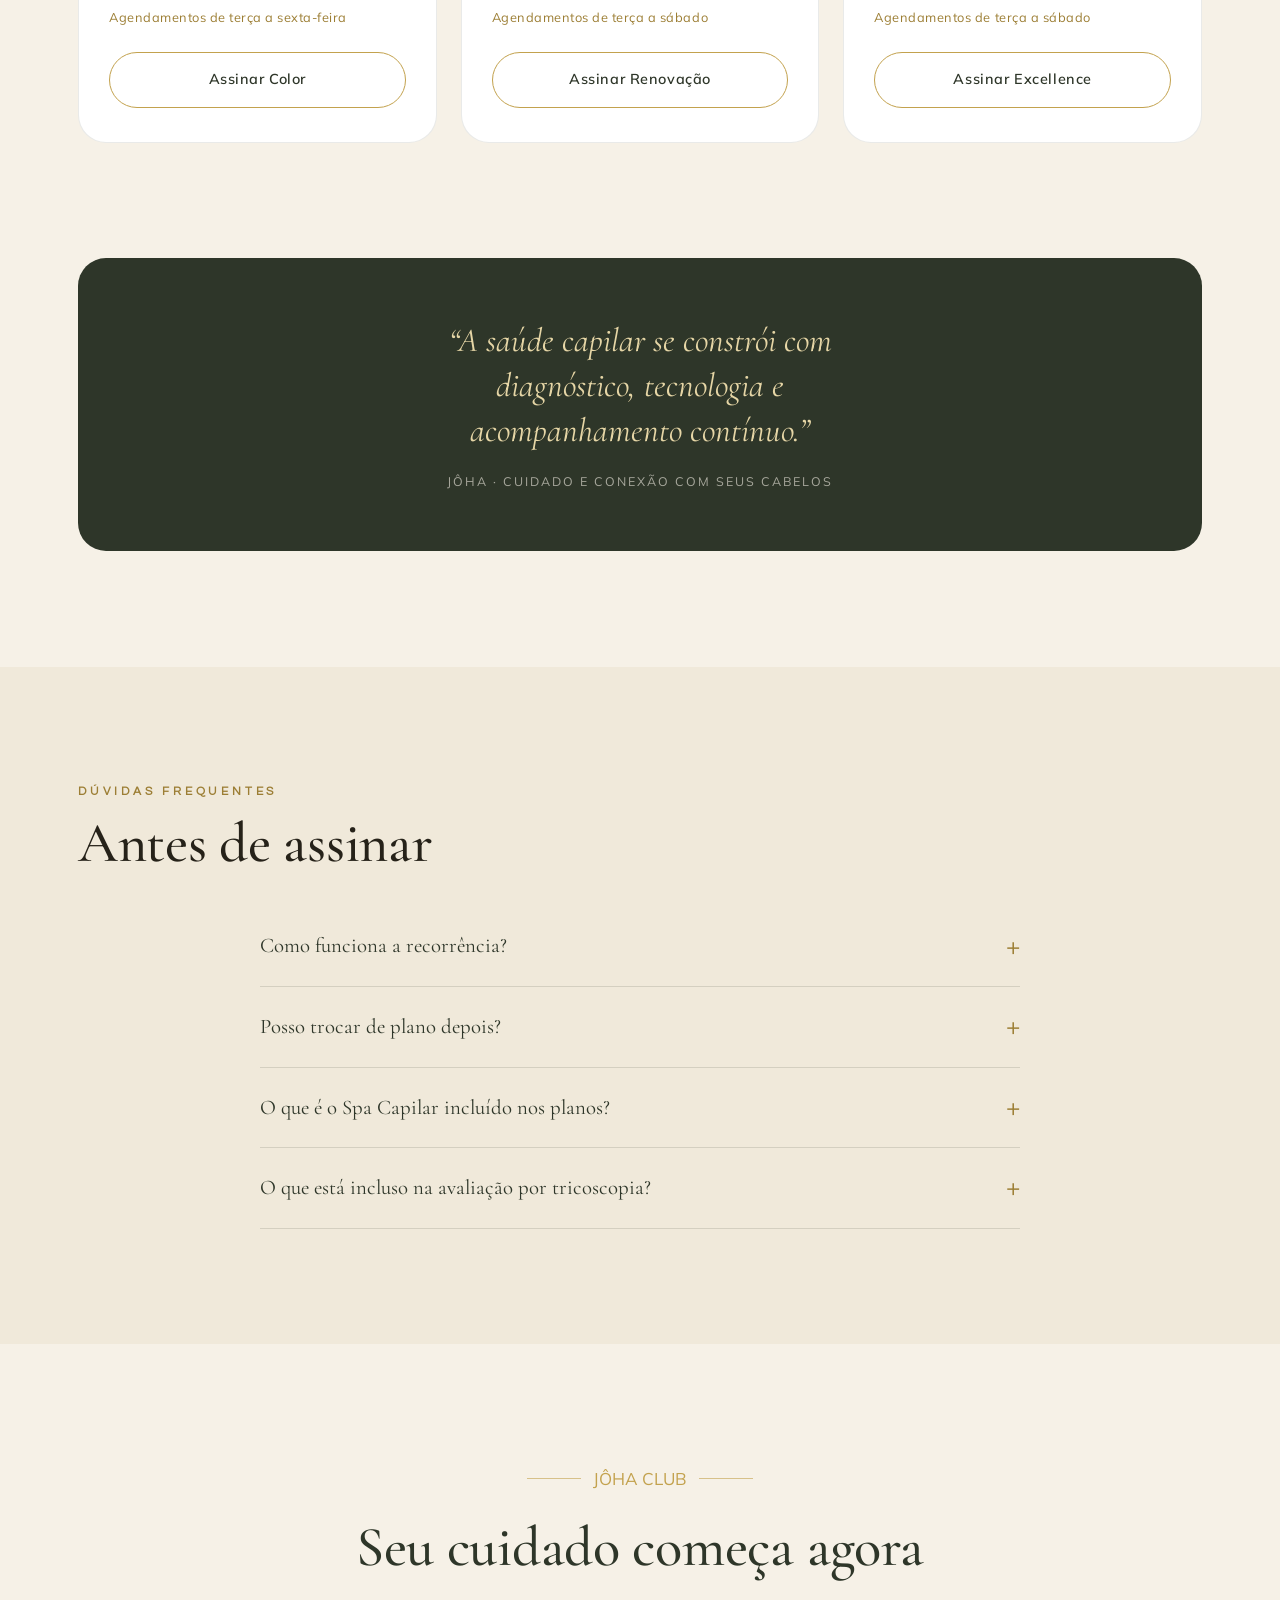
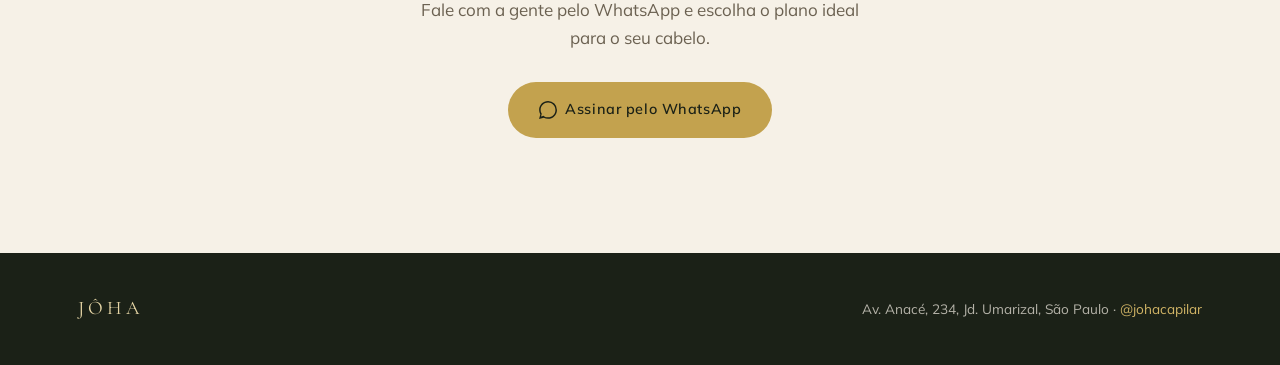
==== commit e190beee: "V3" ====
--- a/assinaturas.html
+++ b/assinaturas.html
@@ -13,8 +13,8 @@
 <meta name="robots" content="index, follow, max-image-preview:large">
 <meta name="theme-color" content="#2e3629">
 <link rel="canonical" href="https://www.johacapilar.com.br/assinaturas.html">
-<link rel="icon" type="image/jpeg" href="assets/joha-logo.jpg">
-<link rel="apple-touch-icon" href="assets/joha-logo.jpg">
+<link rel="icon" type="image/png" href="assets/joha-icon.png">
+<link rel="apple-touch-icon" href="assets/joha-icon.png">
 
 <meta property="og:type" content="website">
 <meta property="og:site_name" content="JÔHA">
@@ -22,15 +22,15 @@
 <meta property="og:title" content="JÔHA CLUB · Assinaturas de Cuidado Capilar">
 <meta property="og:description" content="Seu novo hábito de autocuidado começa aqui. Planos mensais recorrentes com escovas, tratamentos, terapias e spa capilar.">
 <meta property="og:url" content="https://www.johacapilar.com.br/assinaturas.html">
-<meta property="og:image" content="https://www.johacapilar.com.br/assets/joha-logo.jpg">
+<meta property="og:image" content="https://www.johacapilar.com.br/assets/joha-og.jpg">
 <meta name="twitter:card" content="summary_large_image">
 <meta name="twitter:title" content="JÔHA CLUB · Assinaturas de Cuidado Capilar">
 <meta name="twitter:description" content="Planos mensais de cuidado capilar com acompanhamento contínuo.">
-<meta name="twitter:image" content="https://www.johacapilar.com.br/assets/joha-logo.jpg">
+<meta name="twitter:image" content="https://www.johacapilar.com.br/assets/joha-og.jpg">
 
 <link rel="preconnect" href="https://fonts.googleapis.com">
 <link rel="preconnect" href="https://fonts.gstatic.com" crossorigin>
-<link rel="stylesheet" href="https://fonts.googleapis.com/css2?family=Cormorant+Garamond:ital,wght@0,400;0,500;0,600;1,400;1,500&family=Mulish:wght@300;400;500;600;700&display=swap">
+<link rel="stylesheet" href="https://fonts.googleapis.com/css2?family=Cormorant+Garamond:ital,wght@0,400;0,500;0,600;1,400;1,500&family=Mulish:wght@300;400;500;600;700&family=Questrial&display=swap">
 <link rel="stylesheet" href="brand.css">
 <style>
   section[id]{scroll-margin-top:84px;}
@@ -38,7 +38,7 @@
   .nav-inner{display:flex;align-items:center;justify-content:space-between;padding:14px 28px;max-width:var(--maxw);margin:0 auto;}
   .brand-lock{display:flex;align-items:center;gap:14px;}
   .brand-lock .seal{width:46px;height:46px;}
-  .brand-lock .nm{font-family:var(--serif);font-size:1.5rem;letter-spacing:.2em;color:var(--forest-700);}
+  .brand-lock .nm{font-family:var(--serif);font-size:1.5rem;letter-spacing:.2em;color:#003b09;}
   .nav-links{display:flex;align-items:center;gap:26px;}
   .nav-links a{font-size:.82rem;letter-spacing:.1em;text-transform:uppercase;color:var(--ink-700);transition:color .2s;}
   .nav-links a:hover{color:var(--gold-700);}
@@ -46,10 +46,11 @@
 
   .page-hero{position:relative;overflow:hidden;background:radial-gradient(130% 120% at 70% -10%, var(--forest-600) 0%, var(--forest-700) 48%, var(--pine-900) 100%);color:var(--sand-50);text-align:center;padding:clamp(70px,10vw,120px) 28px;}
   .page-hero .seal{width:84px;height:84px;margin:0 auto 26px;}
+  .page-hero .hero-mark{width:min(62%,330px);height:auto;margin:0 auto 24px;display:block;}
   .page-hero h1{color:var(--gold-200);font-size:clamp(2.8rem,6vw,4.8rem);line-height:1.06;}
   .page-hero .tagline{font-family:var(--serif);font-style:italic;font-size:clamp(1.2rem,2.4vw,1.7rem);color:var(--sand-100);margin-top:16px;}
   .page-hero p.sub{color:var(--sand-100);max-width:54ch;margin:18px auto 0;opacity:.9;}
-  .page-hero .seal,.page-hero h1,.page-hero .tagline,.page-hero p.sub{opacity:0;transform:translateY(20px);animation:joha-rise .9s cubic-bezier(.22,.61,.36,1) forwards;}
+  .page-hero .seal,.page-hero .hero-mark,.page-hero h1,.page-hero .tagline,.page-hero p.sub{opacity:0;transform:translateY(20px);animation:joha-rise .9s cubic-bezier(.22,.61,.36,1) forwards;}
   .page-hero h1{animation-delay:.1s;} .page-hero .tagline{animation-delay:.22s;} .page-hero p.sub{animation-delay:.34s;}
   @keyframes joha-rise{to{opacity:1;transform:none;}}
 
@@ -76,6 +77,13 @@
   .plan.feat .price .per{color:rgba(246,241,231,.7);}
   .plan.feat .days{color:var(--gold-200);border-color:rgba(230,214,166,.3);}
   .plan-flag{position:absolute;top:-13px;left:50%;transform:translateX(-50%);background:var(--gold-500);color:var(--pine-900);font-size:.68rem;font-weight:700;letter-spacing:.16em;text-transform:uppercase;padding:6px 16px;border-radius:999px;white-space:nowrap;}
+
+  /* plano Color — toque de cor sutil */
+  .plan-color{overflow:hidden;}
+  .color-ribbon{position:absolute;top:0;left:0;right:0;height:6px;border-radius:var(--r-lg) var(--r-lg) 0 0;
+    background:linear-gradient(90deg,#e8746b 0%,#e7b24c 25%,#5aa469 50%,#4f8fd0 75%,#9b6cc4 100%);}
+  .plan-color .rainbow{background:linear-gradient(90deg,#d8695f 0%,#d99a3a 30%,#3f9a5b 55%,#3f7fc4 78%,#8d5bbf 100%);
+    -webkit-background-clip:text;background-clip:text;-webkit-text-fill-color:transparent;color:transparent;font-style:italic;}
   .pname{font-family:var(--serif);font-size:1.85rem;color:var(--forest-700);letter-spacing:.02em;line-height:1.05;}
   .ptag{font-size:.78rem;letter-spacing:.1em;text-transform:uppercase;color:var(--gold-700);margin-top:6px;min-height:1.1em;}
   .plan.feat .ptag{color:var(--gold-300,#d2b566);}
@@ -116,7 +124,7 @@
   .scroll-prog{position:fixed;top:0;left:0;height:3px;width:0;z-index:60;background:linear-gradient(90deg,var(--gold-700),var(--gold-400),var(--gold-200));transition:width .1s linear;}
   @media (prefers-reduced-motion: reduce){
     .reveal{opacity:1!important;transform:none!important;transition:none!important;}
-    .page-hero .seal,.page-hero h1,.page-hero .tagline,.page-hero p.sub{opacity:1!important;transform:none!important;animation:none!important;}
+    .page-hero .seal,.page-hero .hero-mark,.page-hero h1,.page-hero .tagline,.page-hero p.sub{opacity:1!important;transform:none!important;animation:none!important;}
     .scroll-prog{display:none;}
   }
   @media print{
@@ -138,7 +146,6 @@
 <nav class="nav">
   <div class="nav-inner">
     <a href="index.html" class="brand-lock">
-      <span class="seal" style="background-image:url('assets/joha-logo.jpg')"></span>
       <span class="nm">JÔHA</span>
     </a>
     <div class="nav-links">
@@ -151,11 +158,11 @@
 </nav>
 
 <header class="page-hero">
-  <div class="seal" style="background-image:url('assets/joha-logo.jpg')"></div>
+  <img class="hero-mark" src="assets/joha-wordmark.png" alt="JÔHA">
   <div class="eyebrow on-dark">JÔHA CLUB · Plano mensal recorrente</div>
   <h1 style="margin-top:14px;">Seu novo hábito<br>de autocuidado</h1>
   <p class="tagline">Escolha cuidar de você, todos os meses.</p>
-  <p class="sub">No JÔHA, a saúde capilar se constrói com constância e acompanhamento. Os planos do JÔHA CLUB unem escovas, tratamentos e terapias em um ritual mensal pensado para a evolução do seu cabelo.</p>
+  <p class="sub">No JÔHA, a saúde capilar se constrói com constância, tecnologia e acompanhamento por diagnóstico. Os planos do JÔHA CLUB unem escovas, tratamentos e terapias em um protocolo mensal pensado para a evolução do seu cabelo.</p>
 </header>
 
 <!-- COMO FUNCIONA -->
@@ -168,7 +175,7 @@
     <div class="how-grid">
       <div class="how-step"><span class="n">1</span><div><h3>Escolha seu plano</h3><p>Do Essencial ao Excellence, há um ritmo de cuidado para cada rotina e necessidade.</p></div></div>
       <div class="how-step"><span class="n">2</span><div><h3>Agende quando quiser</h3><p>Use seus benefícios ao longo do mês nos dias indicados de cada plano.</p></div></div>
-      <div class="how-step"><span class="n">3</span><div><h3>Evolua mês a mês</h3><p>Com avaliação e acompanhamento, seu cabelo melhora de forma consistente.</p></div></div>
+      <div class="how-step"><span class="n">3</span><div><h3>Evolua mês a mês</h3><p>Com avaliação por tricoscopia e tecnologia, seu cabelo melhora de forma consistente e mensurável.</p></div></div>
     </div>
   </div>
 </section>
@@ -178,7 +185,7 @@
   <div class="wrap">
     <div class="sec-head" style="max-width:600px;margin-bottom:46px;">
       <div class="eyebrow">Os planos</div>
-      <h2 style="margin-top:10px;">Encontre o seu ritual</h2>
+      <h2 style="margin-top:10px;">Encontre o seu plano</h2>
       <p style="color:var(--muted);">Todos os planos são mensais e recorrentes. Os benefícios são utilizados dentro do mês vigente.</p>
     </div>
 
@@ -234,15 +241,17 @@
       </div>
 
       <!-- COLOR -->
-      <div class="plan reveal">
-        <div class="pname">JÔHA Color</div>
+      <div class="plan plan-color reveal">
+        <span class="color-ribbon" aria-hidden="true"></span>
+        <div class="pname">JÔHA <span class="rainbow">Color</span></div>
         <div class="ptag">Para cabelos coloridos</div>
-        <div class="price"><span class="v">R$ 299</span><span class="per">/ mês</span></div>
+        <div class="price"><span class="v">R$ 319</span><span class="per">/ mês</span></div>
         <ul class="feat-list">
           <li>4 escovas simples ou com Steampod</li>
           <li>1 tratamento capilar revitalizante</li>
           <li>1 shot nutritivo (em uma das escovações)</li>
           <li>1 coloração terapêutica (raiz ou cabelo todo)</li>
+          <li>Spa capilar</li>
         </ul>
         <div class="days">Agendamentos de terça a sexta-feira</div>
         <a class="btn btn-ghost" href="https://wa.me/5511941795538?text=Ol%C3%A1!%20Tenho%20interesse%20no%20plano%20J%C3%94HA%20Color." target="_blank">Assinar Color</a>
@@ -300,7 +309,7 @@
 <section class="section" style="padding-top:0;">
   <div class="wrap">
     <div class="editorial">
-      <p>“A saúde capilar se constrói com constância, acompanhamento e cuidado contínuo.”</p>
+      <p>“A saúde capilar se constrói com diagnóstico, tecnologia e acompanhamento contínuo.”</p>
       <span class="sig">JÔHA · Cuidado e conexão com seus cabelos</span>
     </div>
   </div>
@@ -338,10 +347,9 @@
 <footer class="footer-base">
   <div class="fb-inner">
     <div class="brand-lock">
-      <span class="seal" style="background-image:url('assets/joha-logo.jpg')"></span>
       <span style="font-family:var(--serif);letter-spacing:.2em;font-size:1.2rem;color:var(--gold-200);">JÔHA</span>
     </div>
-    <div>Av. Anacé, 234, Campo Limpo, São Paulo · <a href="https://www.instagram.com/johacapilar" target="_blank">@johacapilar</a></div>
+    <div>Av. Anacé, 234, Jd. Umarizal, São Paulo · <a href="https://www.instagram.com/johacapilar" target="_blank">@johacapilar</a></div>
   </div>
 </footer>
 
--- a/brand.css
+++ b/brand.css
@@ -40,6 +40,7 @@
 
   --serif:'Cormorant Garamond',Georgia,serif;
   --sans:'Mulish',-apple-system,Helvetica,Arial,sans-serif;
+  --quest:'Questrial','Mulish',-apple-system,Helvetica,Arial,sans-serif;
 
   --maxw:1180px;
   --r-sm:8px;
@@ -69,7 +70,7 @@
 a{color:inherit;text-decoration:none;}
 
 .eyebrow{
-  font-family:var(--sans);
+  font-family:var(--quest);
   font-size:.74rem;
   font-weight:600;
   letter-spacing:.32em;
@@ -111,6 +112,7 @@
 }
 
 /* ---- Placeholder de imagem (sem fotos ainda) ---- */
+.ph.has-img::after{display:none;}
 .ph{
   position:relative;overflow:hidden;border-radius:var(--r-md);
   background:
